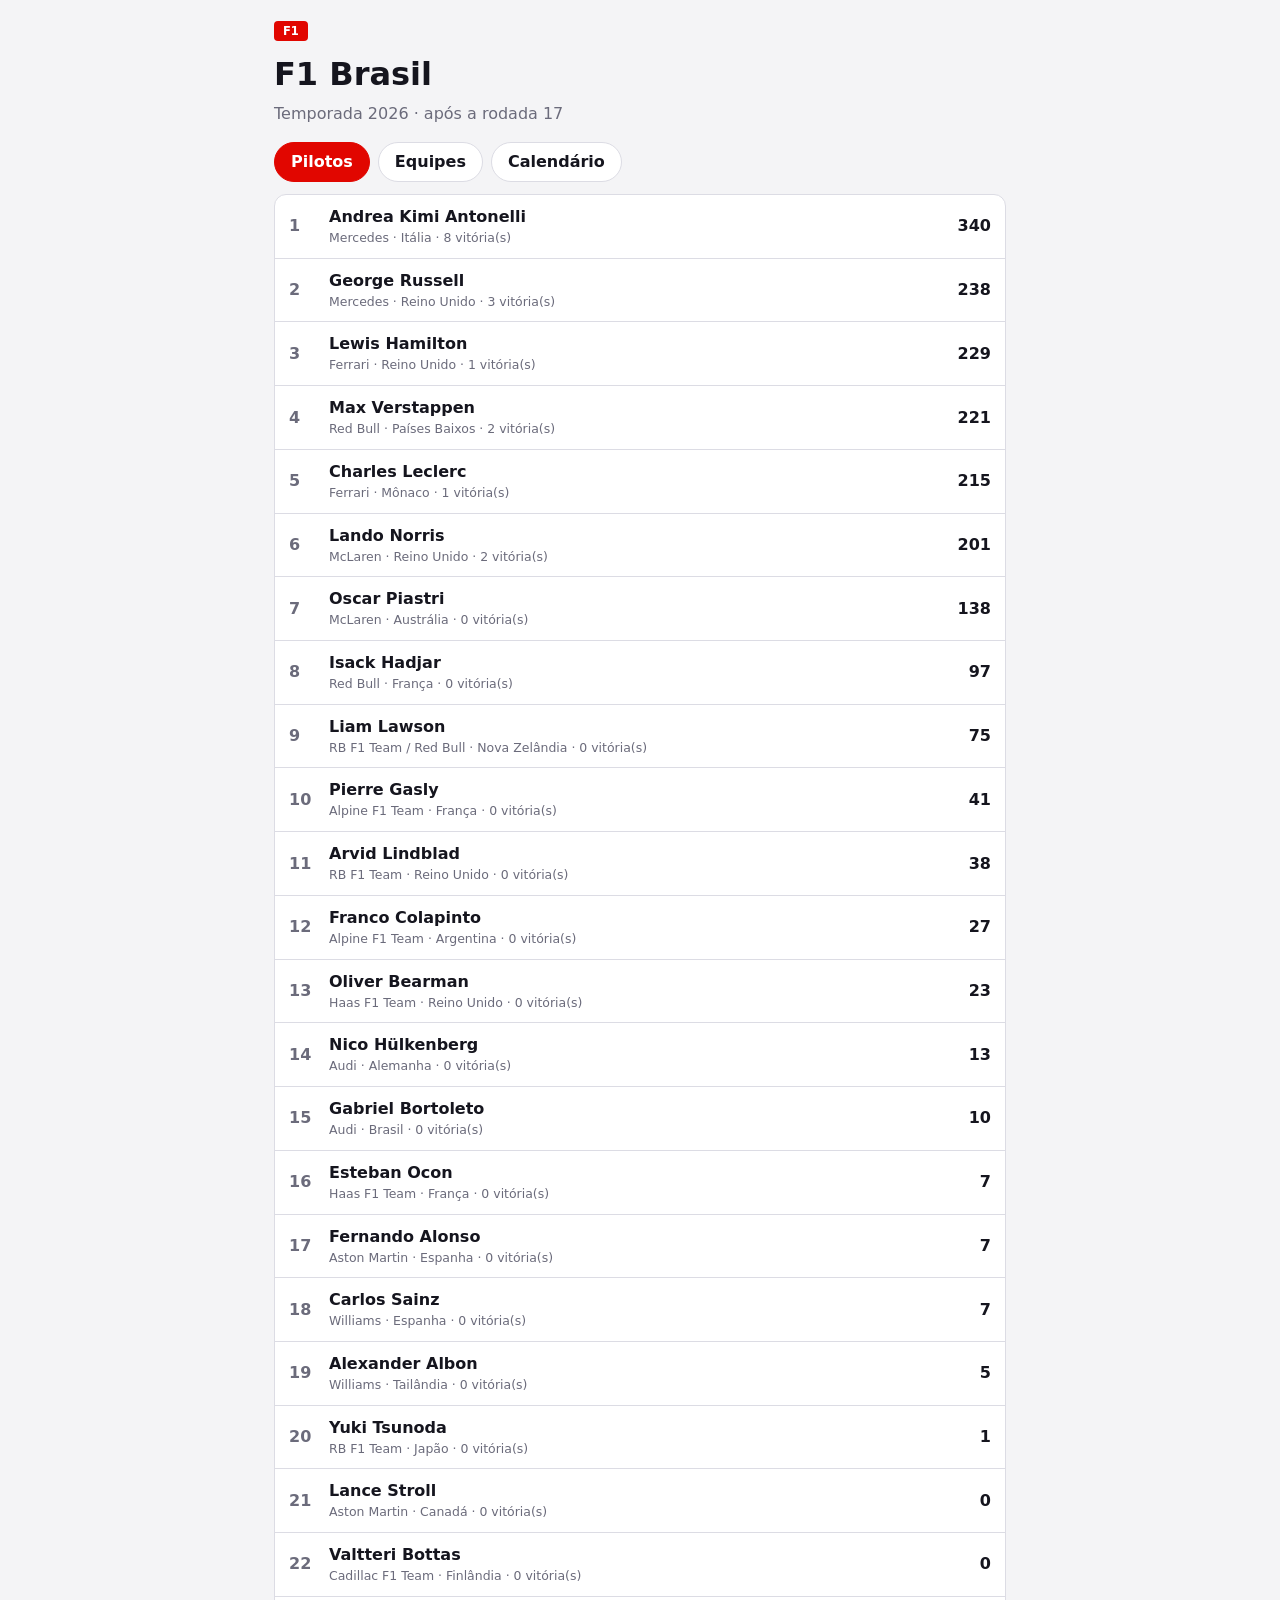
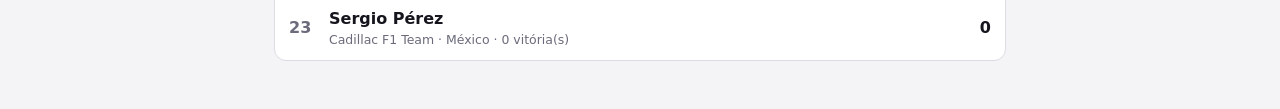
==== index.html @ affbd075 "Primeira versão do site" ====
<!DOCTYPE html>
<html lang="pt-BR">
<head>
<meta charset="utf-8">
<meta name="viewport" content="width=device-width, initial-scale=1">
<title>F1 Brasil</title>
<style>
:root{--bg:#f4f4f6;--panel:#fff;--ink:#15151e;--mute:#6b6b7b;--line:#dcdce4;--red:#e10600}
@media (prefers-color-scheme:dark){:root{--bg:#0c0c10;--panel:#16161d;--ink:#f2f2f6;--mute:#9a9aad;--line:#2a2a36}}
*{box-sizing:border-box}
body{margin:0;background:var(--bg);color:var(--ink);font-family:system-ui,-apple-system,sans-serif;line-height:1.5}
main{max-width:760px;margin:0 auto;padding:18px 14px 48px}
.tag{background:var(--red);color:#fff;font-weight:800;font-size:.72rem;padding:3px 9px;border-radius:4px}
h1{font-size:2rem;margin:8px 0 4px}
.sub{color:var(--mute);margin:0 0 16px}
.tabs{display:flex;gap:8px;margin-bottom:12px}
button{font:inherit;cursor:pointer;background:var(--panel);color:var(--ink);border:1px solid var(--line);border-radius:999px;padding:7px 16px;font-weight:600}
button.on{background:var(--red);border-color:var(--red);color:#fff}
.list{background:var(--panel);border:1px solid var(--line);border-radius:12px;overflow:hidden}
.row{display:grid;grid-template-columns:30px 1fr auto;gap:10px;align-items:center;padding:10px 14px;border-bottom:1px solid var(--line)}
.row:last-child{border-bottom:0}
.pos{font-weight:800;color:var(--mute)}
.row small{display:block;color:var(--mute);font-size:.78rem}
.pts{font-weight:800;text-align:right}
.passou{opacity:.55}
</style>
</head>
<body>
<main>
<span class="tag">F1</span>
<h1>F1 Brasil</h1>
<p class="sub" id="sub">Carregando...</p>
<div class="tabs">
 <button class="on" data-v="pilotos">Pilotos</button>
 <button data-v="equipes">Equipes</button>
 <button data-v="calendario">Calendário</button>
</div>
<div class="list" id="lista"></div>
</main>
<script>
const NAC={British:"Reino Unido",Dutch:"Países Baixos",Italian:"Itália",Monegasque:"Mônaco",Australian:"Austrália",French:"França","New Zealander":"Nova Zelândia",Argentine:"Argentina",German:"Alemanha",Brazilian:"Brasil",Spanish:"Espanha",Thai:"Tailândia",Japanese:"Japão",Canadian:"Canadá",Finnish:"Finlândia",Mexican:"México"};
const $=id=>document.getElementById(id);
const ler=async n=>(await fetch("dados/"+n)).json();
const dados={};
function mostrar(v){
 document.querySelectorAll("button").forEach(b=>b.classList.toggle("on",b.dataset.v===v));
 $("lista").innerHTML=dados[v];
}
(async()=>{
 try{
  const [p,e,c]=await Promise.all([ler("pilotos.json"),ler("equipes.json"),ler("calendario.json")]);
  const sp=p.MRData.StandingsTable.StandingsLists[0];
  const se=e.MRData.StandingsTable.StandingsLists[0];
  const corridas=c.MRData.RaceTable.Races;
  $("sub").textContent="Temporada "+sp.season+" · após a rodada "+sp.round;
  dados.pilotos=sp.DriverStandings.map(d=>`<div class="row"><span class="pos">${d.position}</span><span><b>${d.Driver.givenName} ${d.Driver.familyName}</b><small>${d.Constructors.map(x=>x.name).join(" / ")} · ${NAC[d.Driver.nationality]||d.Driver.nationality} · ${d.wins} vitória(s)</small></span><span class="pts">${d.points}</span></div>`).join("");
  dados.equipes=se.ConstructorStandings.map(t=>`<div class="row"><span class="pos">${t.position}</span><span><b>${t.Constructor.name}</b><small>${t.wins} vitória(s)</small></span><span class="pts">${t.points}</span></div>`).join("");
  const hoje=new Date().toISOString().slice(0,10);
  dados.calendario=corridas.map(r=>`<div class="row${r.date<hoje?" passou":""}"><span class="pos">${r.round}</span><span><b>${r.raceName.replace(" Grand Prix"," GP")}</b><small>${r.Circuit.circuitName} · ${r.Circuit.Location.locality}, ${r.Circuit.Location.country}</small></span><span class="pts">${new Date(r.date+"T12:00:00").toLocaleDateString("pt-BR",{day:"2-digit",month:"short"})}</span></div>`).join("");
  mostrar("pilotos");
 }catch(err){$("sub").textContent="Não consegui carregar os dados: "+err.message}
})();
document.querySelectorAll("button").forEach(b=>b.onclick=()=>mostrar(b.dataset.v));
</script>
</body>
</html>
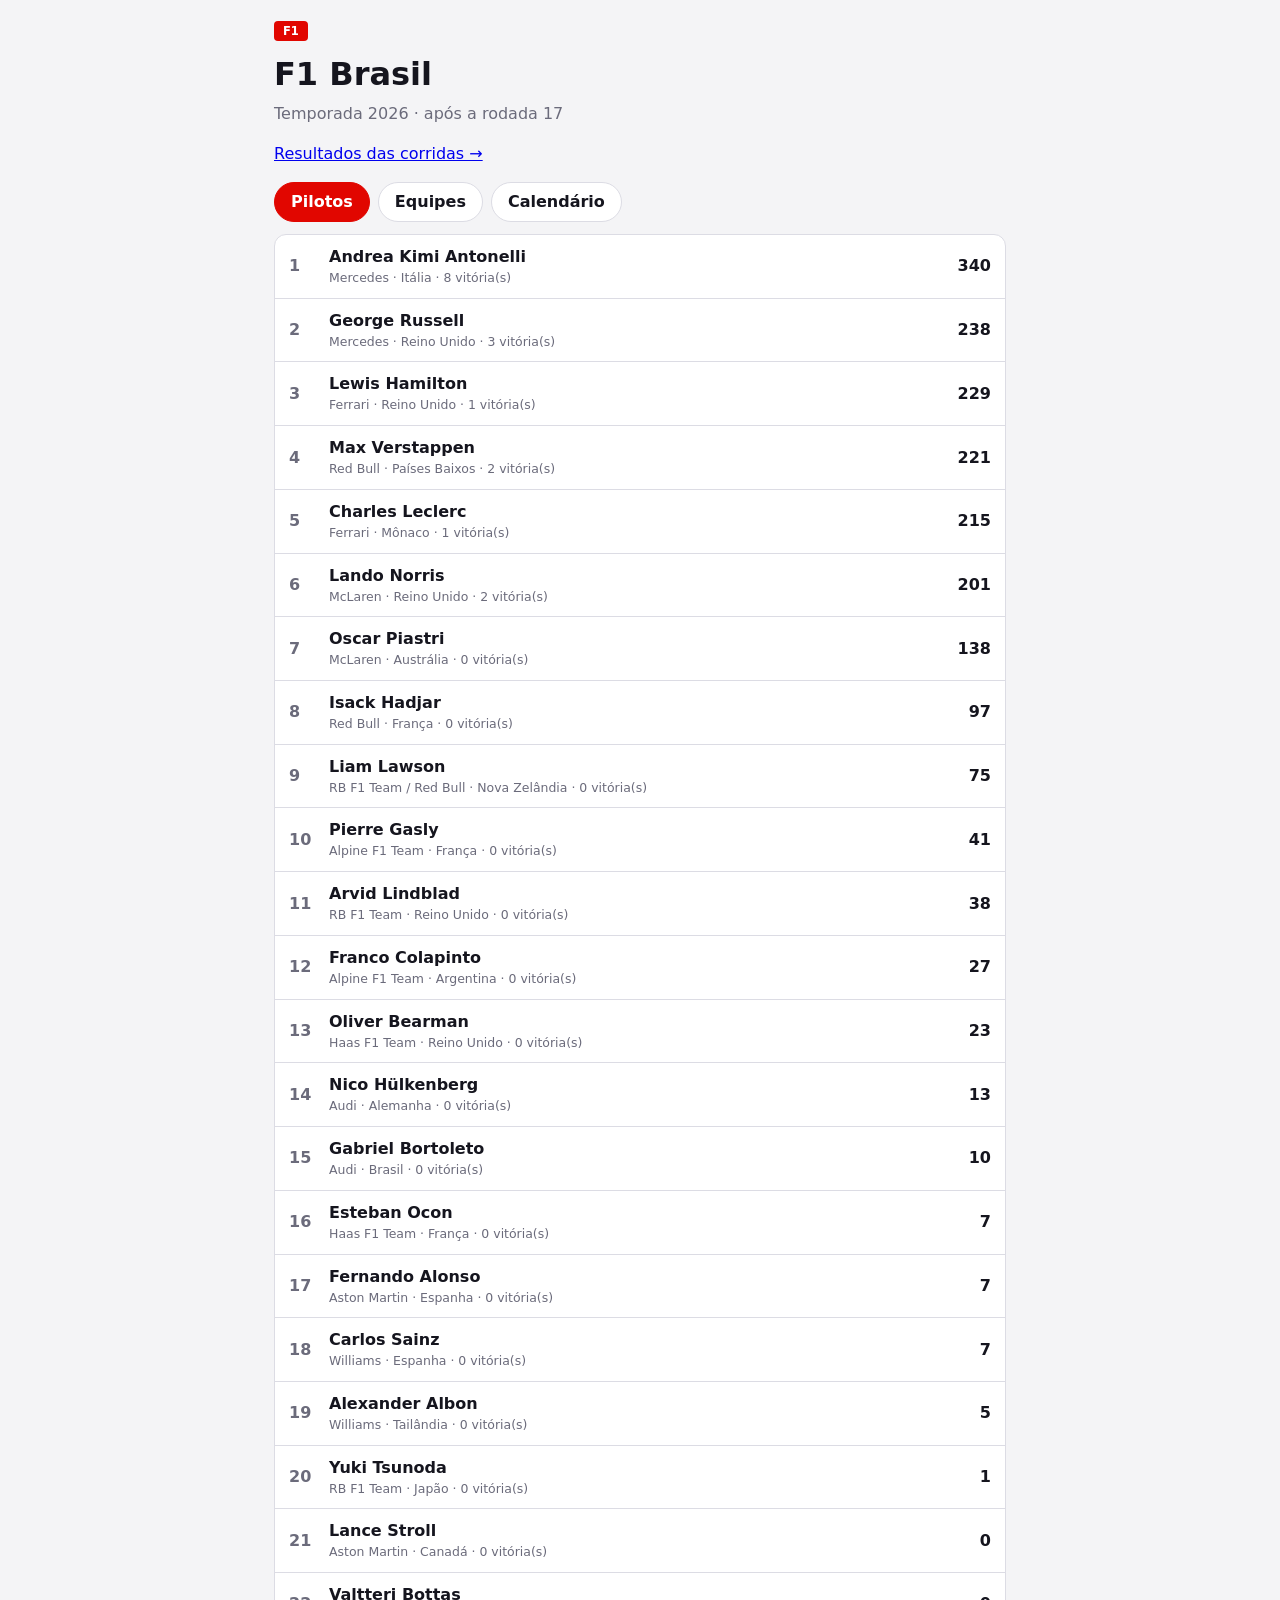
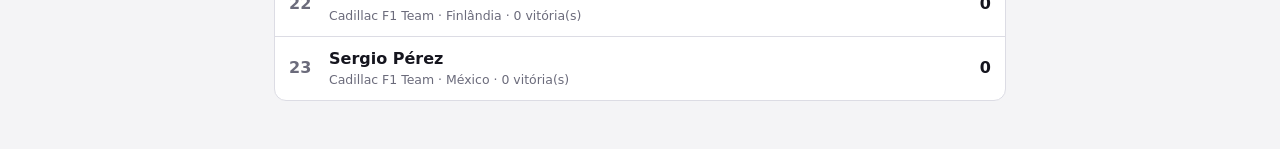
==== commit d5a3c82b: "Resultados das corridas" ====
--- a/index.html
+++ b/index.html
@@ -30,7 +30,7 @@
 <span class="tag">F1</span>
 <h1>F1 Brasil</h1>
 <p class="sub" id="sub">Carregando...</p>
-<div class="tabs">
+<p><a href="corridas.html">Resultados das corridas →</a></p><div class="tabs">
  <button class="on" data-v="pilotos">Pilotos</button>
  <button data-v="equipes">Equipes</button>
  <button data-v="calendario">Calendário</button>
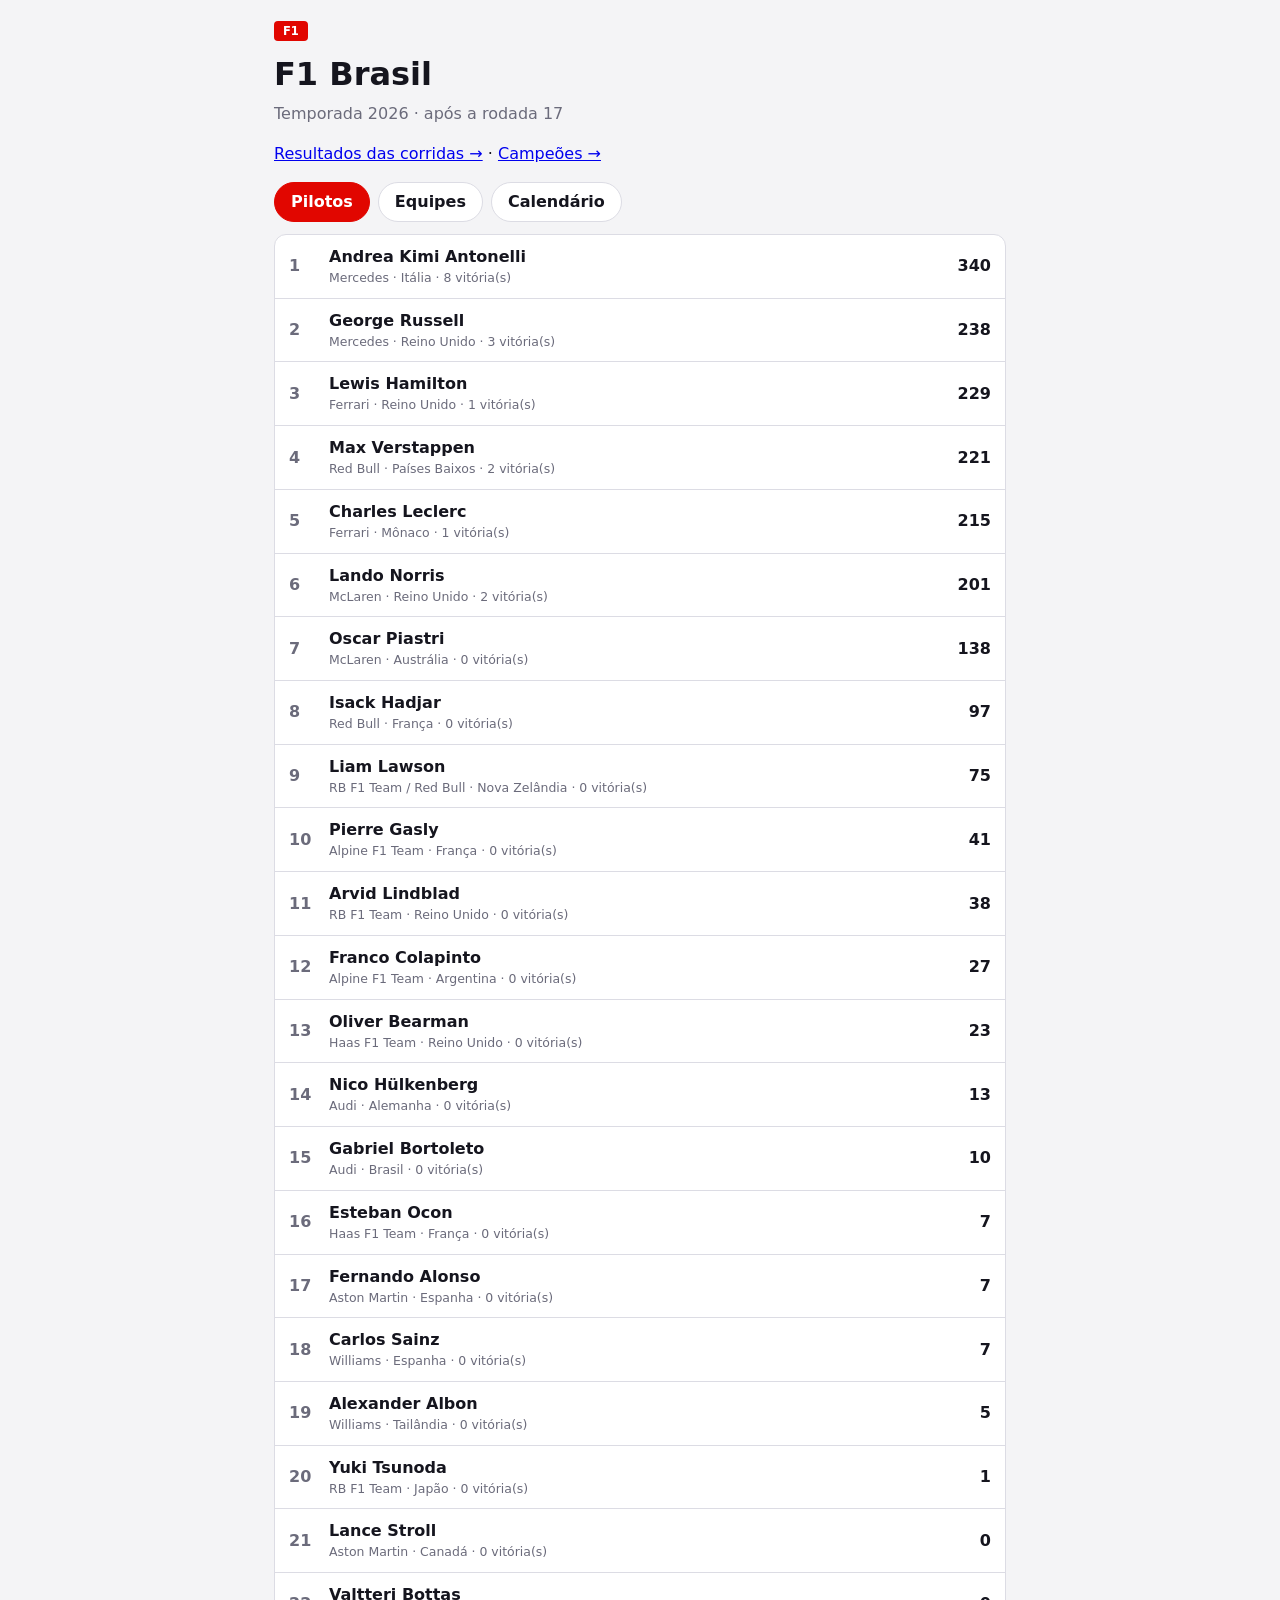
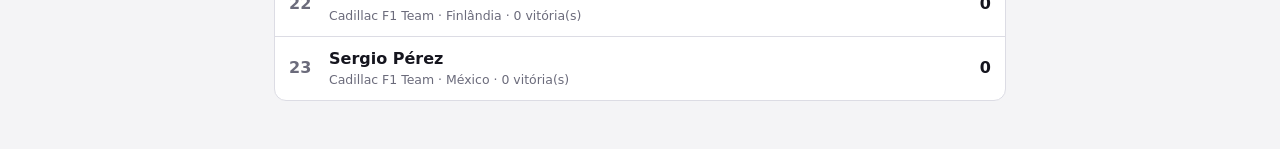
==== commit 663fd1fc: "Página de campeões" ====
--- a/index.html
+++ b/index.html
@@ -30,7 +30,7 @@
 <span class="tag">F1</span>
 <h1>F1 Brasil</h1>
 <p class="sub" id="sub">Carregando...</p>
-<p><a href="corridas.html">Resultados das corridas →</a></p><div class="tabs">
+<p><a href="corridas.html">Resultados das corridas →</a> · <a href="campeoes.html">Campeões →</a></p><div class="tabs">
  <button class="on" data-v="pilotos">Pilotos</button>
  <button data-v="equipes">Equipes</button>
  <button data-v="calendario">Calendário</button>
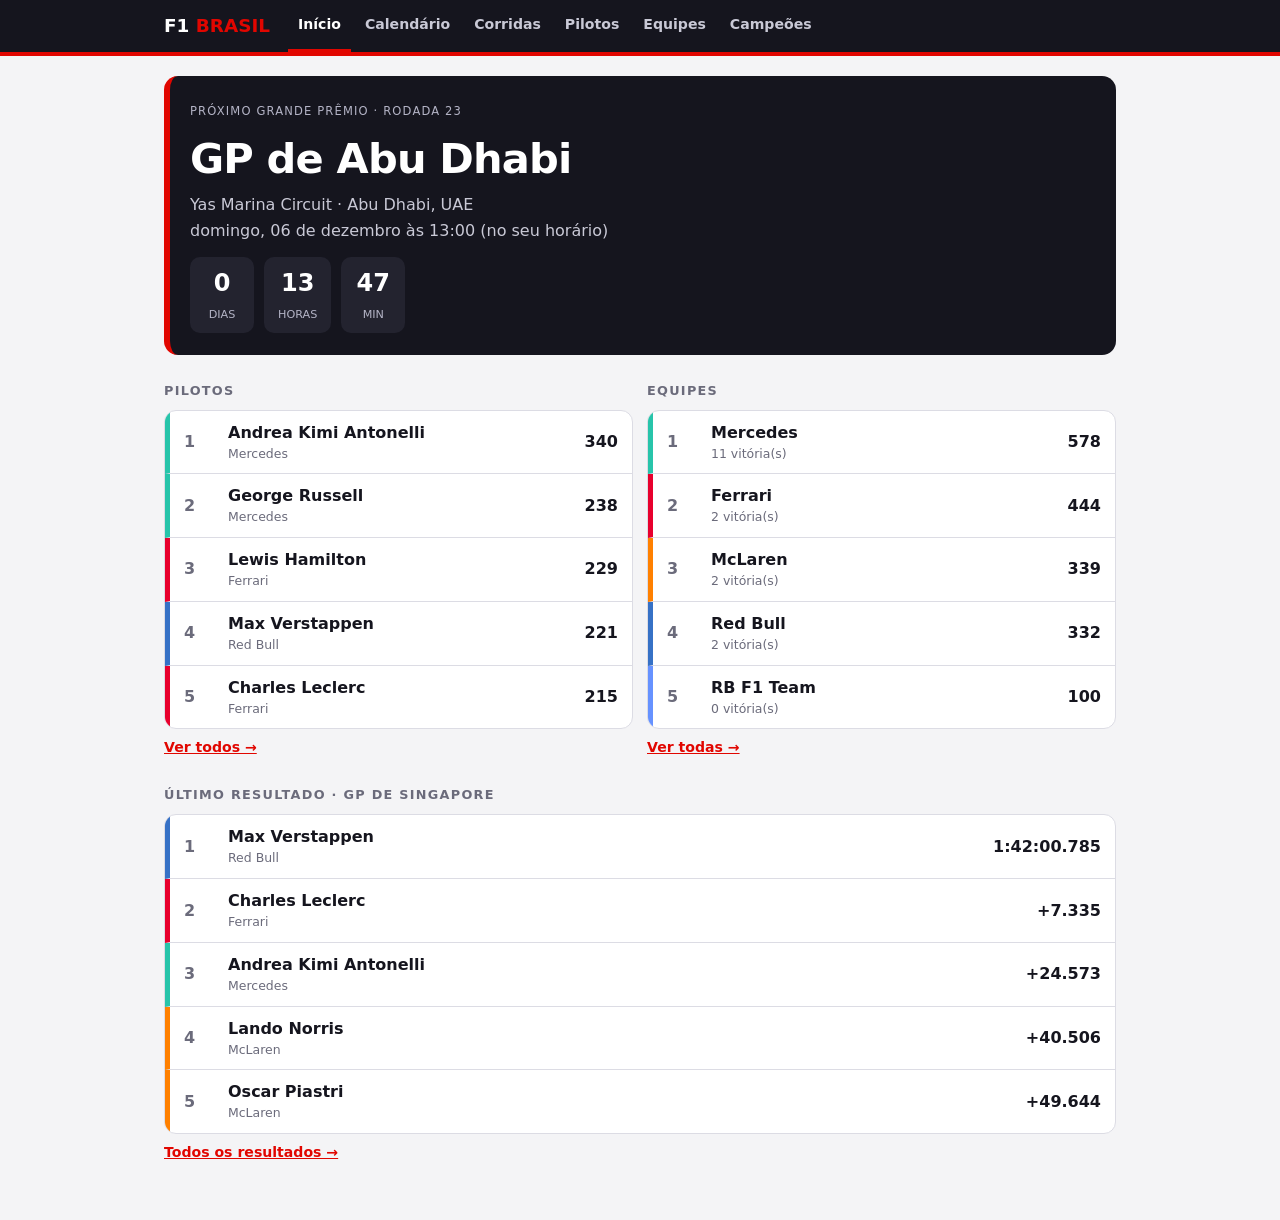
==== commit 77a7c534: "Visual novo com menu e página inicial" ====
--- a/index.html
+++ b/index.html
@@ -4,63 +4,47 @@
 <meta charset="utf-8">
 <meta name="viewport" content="width=device-width, initial-scale=1">
 <title>F1 Brasil</title>
-<style>
-:root{--bg:#f4f4f6;--panel:#fff;--ink:#15151e;--mute:#6b6b7b;--line:#dcdce4;--red:#e10600}
-@media (prefers-color-scheme:dark){:root{--bg:#0c0c10;--panel:#16161d;--ink:#f2f2f6;--mute:#9a9aad;--line:#2a2a36}}
-*{box-sizing:border-box}
-body{margin:0;background:var(--bg);color:var(--ink);font-family:system-ui,-apple-system,sans-serif;line-height:1.5}
-main{max-width:760px;margin:0 auto;padding:18px 14px 48px}
-.tag{background:var(--red);color:#fff;font-weight:800;font-size:.72rem;padding:3px 9px;border-radius:4px}
-h1{font-size:2rem;margin:8px 0 4px}
-.sub{color:var(--mute);margin:0 0 16px}
-.tabs{display:flex;gap:8px;margin-bottom:12px}
-button{font:inherit;cursor:pointer;background:var(--panel);color:var(--ink);border:1px solid var(--line);border-radius:999px;padding:7px 16px;font-weight:600}
-button.on{background:var(--red);border-color:var(--red);color:#fff}
-.list{background:var(--panel);border:1px solid var(--line);border-radius:12px;overflow:hidden}
-.row{display:grid;grid-template-columns:30px 1fr auto;gap:10px;align-items:center;padding:10px 14px;border-bottom:1px solid var(--line)}
-.row:last-child{border-bottom:0}
-.pos{font-weight:800;color:var(--mute)}
-.row small{display:block;color:var(--mute);font-size:.78rem}
-.pts{font-weight:800;text-align:right}
-.passou{opacity:.55}
-</style>
+<link rel="stylesheet" href="estilo.css">
+<script src="menu.js"></script>
 </head>
 <body>
 <main>
-<span class="tag">F1</span>
-<h1>F1 Brasil</h1>
-<p class="sub" id="sub">Carregando...</p>
-<p><a href="corridas.html">Resultados das corridas →</a> · <a href="campeoes.html">Campeões →</a></p><div class="tabs">
- <button class="on" data-v="pilotos">Pilotos</button>
- <button data-v="equipes">Equipes</button>
- <button data-v="calendario">Calendário</button>
+<div class="hero" id="hero"><small>Próximo Grande Prêmio</small><h1>Carregando...</h1></div>
+<div class="duas">
+ <div><h2>Pilotos</h2><div class="list" id="tp"></div><a class="mais" href="pilotos.html">Ver todos →</a></div>
+ <div><h2>Equipes</h2><div class="list" id="te"></div><a class="mais" href="equipes.html">Ver todas →</a></div>
 </div>
-<div class="list" id="lista"></div>
+<h2 id="ut">Último resultado</h2>
+<div class="list" id="ult"></div>
+<a class="mais" href="corridas.html">Todos os resultados →</a>
 </main>
 <script>
-const NAC={British:"Reino Unido",Dutch:"Países Baixos",Italian:"Itália",Monegasque:"Mônaco",Australian:"Austrália",French:"França","New Zealander":"Nova Zelândia",Argentine:"Argentina",German:"Alemanha",Brazilian:"Brasil",Spanish:"Espanha",Thai:"Tailândia",Japanese:"Japão",Canadian:"Canadá",Finnish:"Finlândia",Mexican:"México"};
 const $=id=>document.getElementById(id);
-const ler=async n=>(await fetch("dados/"+n)).json();
-const dados={};
-function mostrar(v){
- document.querySelectorAll("button").forEach(b=>b.classList.toggle("on",b.dataset.v===v));
- $("lista").innerHTML=dados[v];
+const GP=n=>"GP de "+n.replace(" Grand Prix","");
+function contagem(prox){
+  const alvo=new Date(prox.date+"T"+(prox.time||"12:00:00Z"));
+  const ms=alvo-new Date();
+  const d=Math.max(0,Math.floor(ms/864e5)),h=Math.max(0,Math.floor(ms%864e5/36e5)),m=Math.max(0,Math.floor(ms%36e5/6e4));
+  $("hero").innerHTML='<small>Próximo Grande Prêmio · rodada '+prox.round+'</small><h1>'+GP(prox.raceName)+'</h1><p>'+prox.Circuit.circuitName+' · '+prox.Circuit.Location.locality+', '+prox.Circuit.Location.country+'</p><p>'+alvo.toLocaleDateString("pt-BR",{weekday:"long",day:"2-digit",month:"long"})+' às '+alvo.toLocaleTimeString("pt-BR",{hour:"2-digit",minute:"2-digit"})+' (no seu horário)</p><div class="cont"><div><b>'+d+'</b><span>dias</span></div><div><b>'+h+'</b><span>horas</span></div><div><b>'+m+'</b><span>min</span></div></div>';
 }
 (async()=>{
  try{
-  const [p,e,c]=await Promise.all([ler("pilotos.json"),ler("equipes.json"),ler("calendario.json")]);
-  const sp=p.MRData.StandingsTable.StandingsLists[0];
-  const se=e.MRData.StandingsTable.StandingsLists[0];
+  const [p,e,c,r]=await Promise.all([lerDados("pilotos.json"),lerDados("equipes.json"),lerDados("calendario.json"),lerDados("resultados.json")]);
+  const sp=p.MRData.StandingsTable.StandingsLists[0],se=e.MRData.StandingsTable.StandingsLists[0];
   const corridas=c.MRData.RaceTable.Races;
-  $("sub").textContent="Temporada "+sp.season+" · após a rodada "+sp.round;
-  dados.pilotos=sp.DriverStandings.map(d=>`<div class="row"><span class="pos">${d.position}</span><span><b>${d.Driver.givenName} ${d.Driver.familyName}</b><small>${d.Constructors.map(x=>x.name).join(" / ")} · ${NAC[d.Driver.nationality]||d.Driver.nationality} · ${d.wins} vitória(s)</small></span><span class="pts">${d.points}</span></div>`).join("");
-  dados.equipes=se.ConstructorStandings.map(t=>`<div class="row"><span class="pos">${t.position}</span><span><b>${t.Constructor.name}</b><small>${t.wins} vitória(s)</small></span><span class="pts">${t.points}</span></div>`).join("");
-  const hoje=new Date().toISOString().slice(0,10);
-  dados.calendario=corridas.map(r=>`<div class="row${r.date<hoje?" passou":""}"><span class="pos">${r.round}</span><span><b>${r.raceName.replace(" Grand Prix"," GP")}</b><small>${r.Circuit.circuitName} · ${r.Circuit.Location.locality}, ${r.Circuit.Location.country}</small></span><span class="pts">${new Date(r.date+"T12:00:00").toLocaleDateString("pt-BR",{day:"2-digit",month:"short"})}</span></div>`).join("");
-  mostrar("pilotos");
- }catch(err){$("sub").textContent="Não consegui carregar os dados: "+err.message}
+  const prox=corridas.find(x=>new Date(x.date+"T"+(x.time||"12:00:00Z"))>new Date());
+  if(prox){contagem(prox);setInterval(()=>contagem(prox),60000)}
+  else $("hero").innerHTML='<small>Temporada '+sp.season+'</small><h1>Temporada encerrada</h1><p>Veja a classificação final abaixo.</p>';
+  $("tp").innerHTML=sp.DriverStandings.slice(0,5).map(d=>'<div class="row" style="--cor:'+corEquipe(d.Constructors[0]&&d.Constructors[0].name)+'"><span class="pos">'+d.position+'</span><span><b>'+d.Driver.givenName+' '+d.Driver.familyName+'</b><small>'+d.Constructors.map(x=>x.name).join(" / ")+'</small></span><span class="pts">'+d.points+'</span></div>').join("");
+  $("te").innerHTML=se.ConstructorStandings.slice(0,5).map(t=>'<div class="row" style="--cor:'+corEquipe(t.Constructor.name)+'"><span class="pos">'+t.position+'</span><span><b>'+t.Constructor.name+'</b><small>'+t.wins+' vitória(s)</small></span><span class="pts">'+t.points+'</span></div>').join("");
+  const rod=Object.keys(r).sort((a,b)=>a-b);
+  if(rod.length){
+   const u=r[rod[rod.length-1]];
+   $("ut").textContent="Último resultado · "+GP(u.raceName);
+   $("ult").innerHTML=u.Results.slice(0,5).map(x=>'<div class="row" style="--cor:'+corEquipe(x.Constructor.name)+'"><span class="pos">'+x.position+'</span><span><b>'+x.Driver.givenName+' '+x.Driver.familyName+'</b><small>'+x.Constructor.name+'</small></span><span class="pts">'+(x.Time?x.Time.time:x.status)+'</span></div>').join("");
+  }
+ }catch(err){$("hero").innerHTML='<h1>Erro</h1><p>Não consegui carregar os dados: '+err.message+'</p>'}
 })();
-document.querySelectorAll("button").forEach(b=>b.onclick=()=>mostrar(b.dataset.v));
 </script>
 </body>
 </html>
--- a/estilo.css
+++ b/estilo.css
@@ -0,0 +1,35 @@
+:root{--bg:#f4f4f6;--panel:#fff;--ink:#15151e;--mute:#6b6b7b;--line:#dcdce4;--red:#e10600;--hi:#fff1f0}
+@media (prefers-color-scheme:dark){:root{--bg:#0c0c10;--panel:#16161d;--ink:#f2f2f6;--mute:#9a9aad;--line:#2a2a36;--hi:#2a1212}}
+*{box-sizing:border-box}
+body{margin:0;background:var(--bg);color:var(--ink);font-family:system-ui,-apple-system,sans-serif;line-height:1.5}
+.topo{background:#15151e;border-bottom:4px solid var(--red);position:sticky;top:0;z-index:10}
+.topo .in{max-width:980px;margin:0 auto;padding:0 14px;display:flex;align-items:center;gap:18px;overflow-x:auto}
+.marca{color:#fff;font-weight:900;font-size:1.15rem;padding:12px 0;text-decoration:none;white-space:nowrap}
+.marca b{color:var(--red)}
+.topo nav{display:flex;gap:4px}
+.topo nav a{color:#c9c9d6;text-decoration:none;font-weight:600;font-size:.88rem;padding:14px 10px;white-space:nowrap;border-bottom:3px solid transparent}
+.topo nav a:hover,.topo nav a.on{color:#fff;border-bottom-color:var(--red)}
+main{max-width:980px;margin:0 auto;padding:20px 14px 56px}
+h1{font-size:clamp(1.7rem,5vw,2.6rem);margin:0 0 4px;letter-spacing:-.02em}
+h2{font-size:.8rem;letter-spacing:.1em;text-transform:uppercase;color:var(--mute);margin:26px 0 10px}
+.sub{color:var(--mute);margin:0 0 16px}
+a{color:var(--red);font-weight:600}
+.list{background:var(--panel);border:1px solid var(--line);border-radius:12px;overflow:hidden}
+.row{display:grid;grid-template-columns:34px 1fr auto;gap:10px;align-items:center;padding:10px 14px;border-bottom:1px solid var(--line);border-left:5px solid var(--cor,transparent)}
+.row:last-child{border-bottom:0}
+.pos{font-weight:800;color:var(--mute)}
+.row small{display:block;color:var(--mute);font-size:.78rem}
+.pts{font-weight:800;text-align:right}
+.passou{opacity:.55}
+.hero{background:#15151e;color:#fff;border-radius:14px;padding:22px 20px;border-left:6px solid var(--red)}
+.hero small{color:#b4b4c6;text-transform:uppercase;letter-spacing:.1em;font-size:.72rem}
+.hero h1{margin:6px 0 2px}
+.hero p{margin:2px 0;color:#c9c9d6}
+.cont{display:flex;gap:10px;margin-top:14px}
+.cont div{background:#23232f;border-radius:10px;padding:8px 14px;text-align:center;min-width:64px}
+.cont b{display:block;font-size:1.5rem}
+.cont span{font-size:.7rem;color:#b4b4c6;text-transform:uppercase}
+.duas{display:grid;grid-template-columns:1fr 1fr;gap:14px}
+@media (max-width:720px){.duas{grid-template-columns:1fr}}
+.mais{display:inline-block;margin-top:8px;font-size:.88rem}
+select{font:inherit;width:100%;padding:10px;border-radius:10px;border:1px solid var(--line);background:var(--panel);color:var(--ink);margin-bottom:12px}
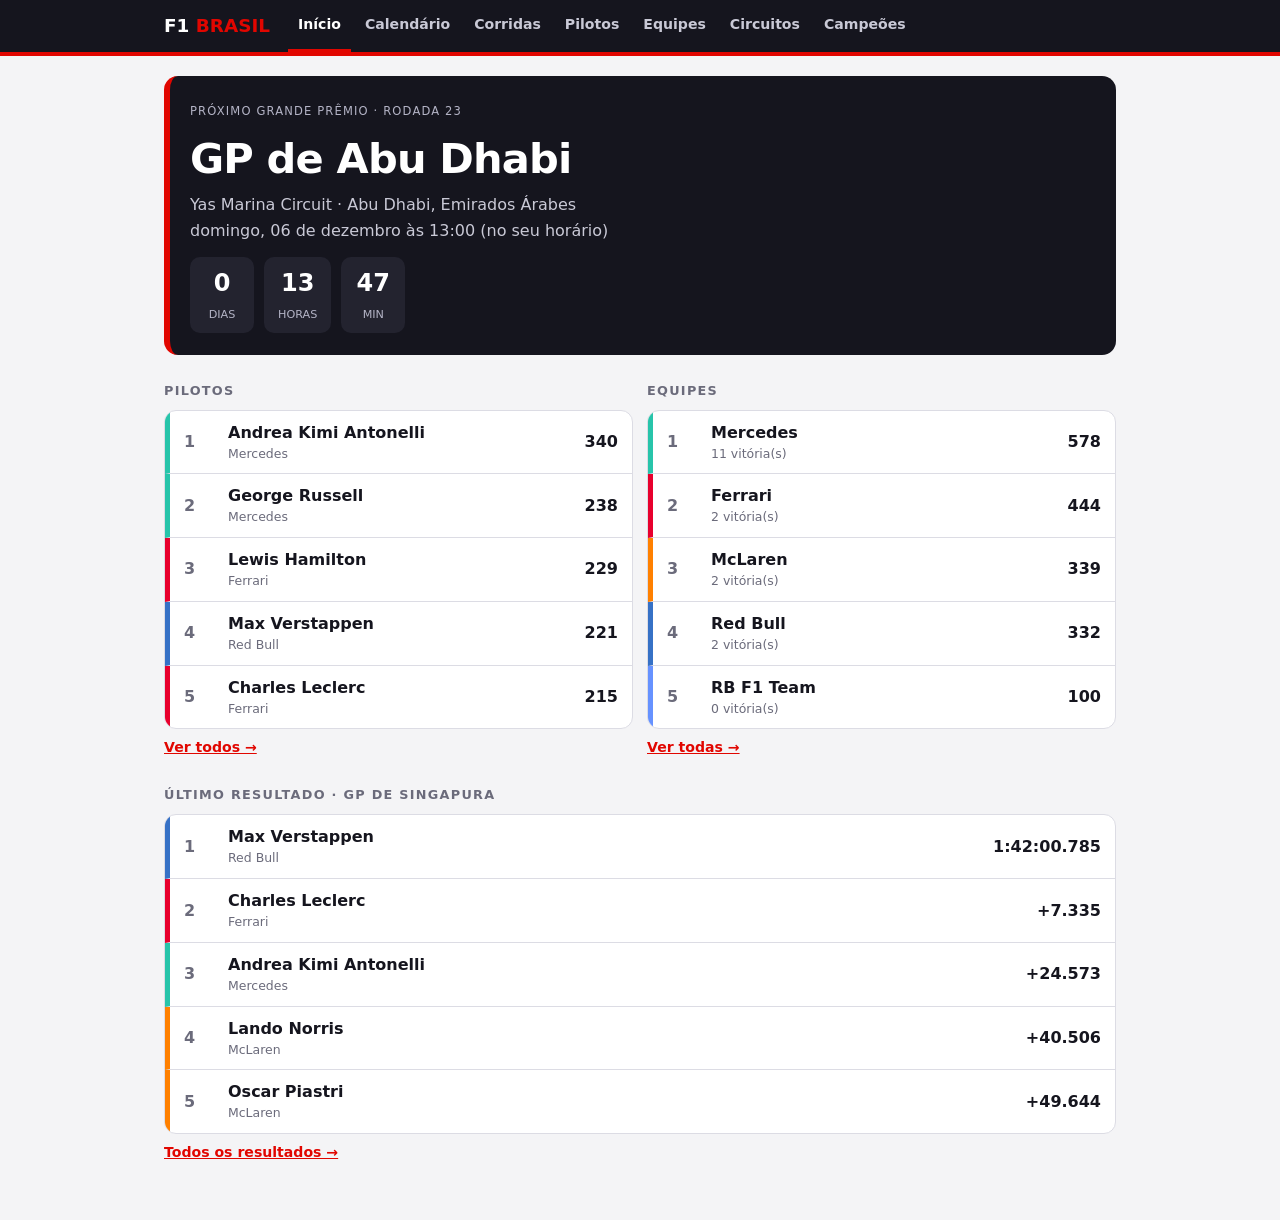
==== commit f1b1e912: "Nomes de GPs e países em português" ====
--- a/index.html
+++ b/index.html
@@ -20,12 +20,12 @@
 </main>
 <script>
 const $=id=>document.getElementById(id);
-const GP=n=>"GP de "+n.replace(" Grand Prix","");
+const GP=n=>nomeGP(n);
 function contagem(prox){
   const alvo=new Date(prox.date+"T"+(prox.time||"12:00:00Z"));
   const ms=alvo-new Date();
   const d=Math.max(0,Math.floor(ms/864e5)),h=Math.max(0,Math.floor(ms%864e5/36e5)),m=Math.max(0,Math.floor(ms%36e5/6e4));
-  $("hero").innerHTML='<small>Próximo Grande Prêmio · rodada '+prox.round+'</small><h1>'+GP(prox.raceName)+'</h1><p>'+prox.Circuit.circuitName+' · '+prox.Circuit.Location.locality+', '+prox.Circuit.Location.country+'</p><p>'+alvo.toLocaleDateString("pt-BR",{weekday:"long",day:"2-digit",month:"long"})+' às '+alvo.toLocaleTimeString("pt-BR",{hour:"2-digit",minute:"2-digit"})+' (no seu horário)</p><div class="cont"><div><b>'+d+'</b><span>dias</span></div><div><b>'+h+'</b><span>horas</span></div><div><b>'+m+'</b><span>min</span></div></div>';
+  $("hero").innerHTML='<small>Próximo Grande Prêmio · rodada '+prox.round+'</small><h1>'+GP(prox.raceName)+'</h1><p>'+prox.Circuit.circuitName+' · '+prox.Circuit.Location.locality+', '+pais(prox.Circuit.Location.country)+'</p><p>'+alvo.toLocaleDateString("pt-BR",{weekday:"long",day:"2-digit",month:"long"})+' às '+alvo.toLocaleTimeString("pt-BR",{hour:"2-digit",minute:"2-digit"})+' (no seu horário)</p><div class="cont"><div><b>'+d+'</b><span>dias</span></div><div><b>'+h+'</b><span>horas</span></div><div><b>'+m+'</b><span>min</span></div></div>';
 }
 (async()=>{
  try{
--- a/estilo.css
+++ b/estilo.css
@@ -33,3 +33,14 @@
 @media (max-width:720px){.duas{grid-template-columns:1fr}}
 .mais{display:inline-block;margin-top:8px;font-size:.88rem}
 select{font:inherit;width:100%;padding:10px;border-radius:10px;border:1px solid var(--line);background:var(--panel);color:var(--ink);margin-bottom:12px}
+.cards{display:grid;grid-template-columns:repeat(auto-fill,minmax(210px,1fr));gap:10px}
+.card{display:block;background:var(--panel);border:1px solid var(--line);border-top:4px solid var(--cor,var(--red));border-radius:12px;padding:12px 14px;text-decoration:none;color:var(--ink);font-weight:400}
+.card:hover{background:var(--hi)}
+.card b{display:block}
+.card small{color:var(--mute)}
+.num{font-size:1.6rem;font-weight:900;color:var(--mute);float:right}
+.grade{display:grid;grid-template-columns:repeat(auto-fit,minmax(120px,1fr));gap:10px;margin:14px 0}
+.k{background:var(--panel);border:1px solid var(--line);border-radius:10px;padding:10px 12px}
+.k small{display:block;color:var(--mute);font-size:.7rem;text-transform:uppercase;letter-spacing:.06em}
+.k b{font-size:1.5rem}
+.nota{color:var(--mute);font-size:.78rem;margin-top:18px}
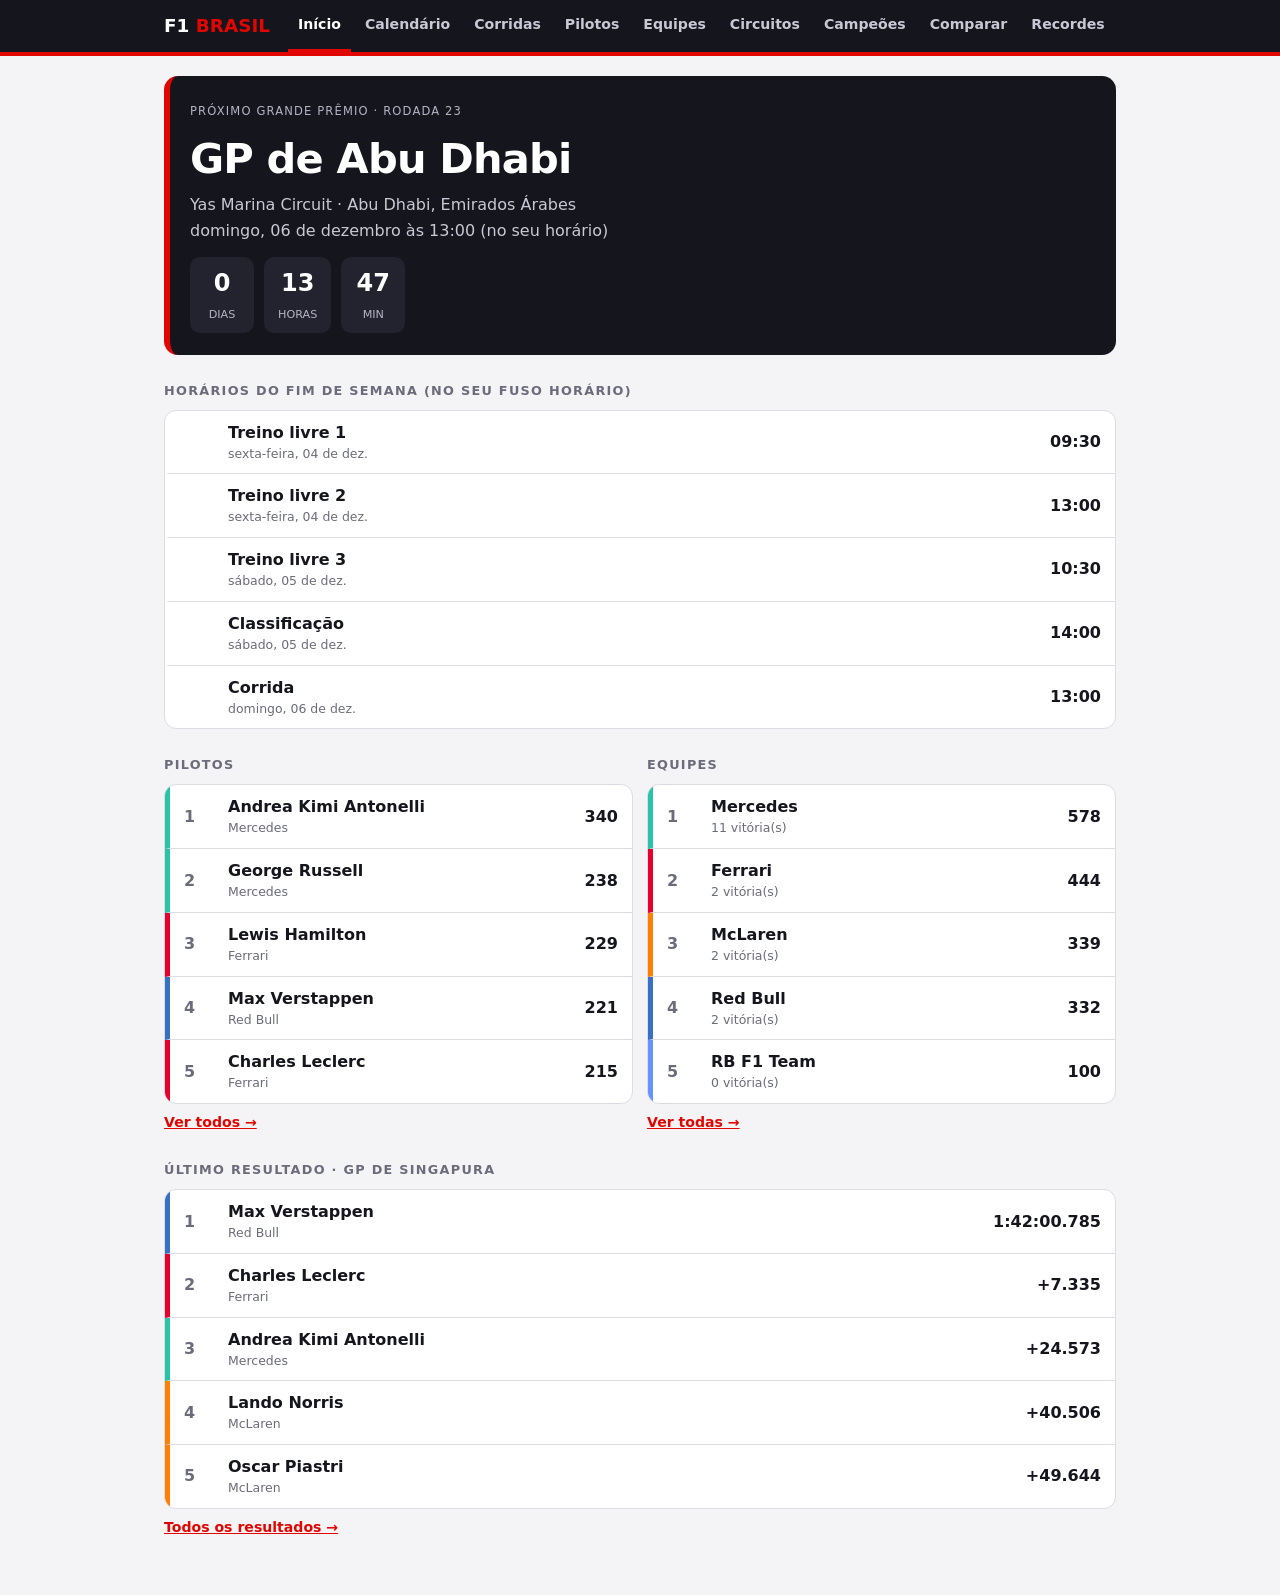
==== commit 1132e503: "Horários do fim de semana no fuso do usuário" ====
--- a/index.html
+++ b/index.html
@@ -10,6 +10,8 @@
 <body>
 <main>
 <div class="hero" id="hero"><small>Próximo Grande Prêmio</small><h1>Carregando...</h1></div>
+<h2>Horários do fim de semana (no seu fuso horário)</h2>
+<div class="list" id="hor"></div>
 <div class="duas">
  <div><h2>Pilotos</h2><div class="list" id="tp"></div><a class="mais" href="pilotos.html">Ver todos →</a></div>
  <div><h2>Equipes</h2><div class="list" id="te"></div><a class="mais" href="equipes.html">Ver todas →</a></div>
@@ -21,6 +23,13 @@
 <script>
 const $=id=>document.getElementById(id);
 const GP=n=>nomeGP(n);
+const SES=[["FirstPractice","Treino livre 1"],["SecondPractice","Treino livre 2"],["ThirdPractice","Treino livre 3"],["SprintQualifying","Classificação do sprint"],["SprintShootout","Classificação do sprint"],["Sprint","Sprint"],["Qualifying","Classificação"]];
+function horarios(p){
+ const it=SES.filter(s=>p[s[0]]).map(s=>({n:s[1],d:new Date(p[s[0]].date+"T"+(p[s[0]].time||"12:00:00Z"))}));
+ it.push({n:"Corrida",d:new Date(p.date+"T"+(p.time||"12:00:00Z"))});
+ it.sort((a,b)=>a.d-b.d);
+ $("hor").innerHTML=it.map(x=>'<div class="row"><span class="pos"></span><span><b>'+x.n+'</b><small>'+x.d.toLocaleDateString("pt-BR",{weekday:"long",day:"2-digit",month:"short"})+'</small></span><span class="pts">'+x.d.toLocaleTimeString("pt-BR",{hour:"2-digit",minute:"2-digit"})+'</span></div>').join("");
+}
 function contagem(prox){
   const alvo=new Date(prox.date+"T"+(prox.time||"12:00:00Z"));
   const ms=alvo-new Date();
@@ -33,7 +42,7 @@
   const sp=p.MRData.StandingsTable.StandingsLists[0],se=e.MRData.StandingsTable.StandingsLists[0];
   const corridas=c.MRData.RaceTable.Races;
   const prox=corridas.find(x=>new Date(x.date+"T"+(x.time||"12:00:00Z"))>new Date());
-  if(prox){contagem(prox);setInterval(()=>contagem(prox),60000)}
+  if(prox){contagem(prox);horarios(prox);setInterval(()=>contagem(prox),60000)}
   else $("hero").innerHTML='<small>Temporada '+sp.season+'</small><h1>Temporada encerrada</h1><p>Veja a classificação final abaixo.</p>';
   $("tp").innerHTML=sp.DriverStandings.slice(0,5).map(d=>'<div class="row" style="--cor:'+corEquipe(d.Constructors[0]&&d.Constructors[0].name)+'"><span class="pos">'+d.position+'</span><span><b>'+d.Driver.givenName+' '+d.Driver.familyName+'</b><small>'+d.Constructors.map(x=>x.name).join(" / ")+'</small></span><span class="pts">'+d.points+'</span></div>').join("");
   $("te").innerHTML=se.ConstructorStandings.slice(0,5).map(t=>'<div class="row" style="--cor:'+corEquipe(t.Constructor.name)+'"><span class="pos">'+t.position+'</span><span><b>'+t.Constructor.name+'</b><small>'+t.wins+' vitória(s)</small></span><span class="pts">'+t.points+'</span></div>').join("");
